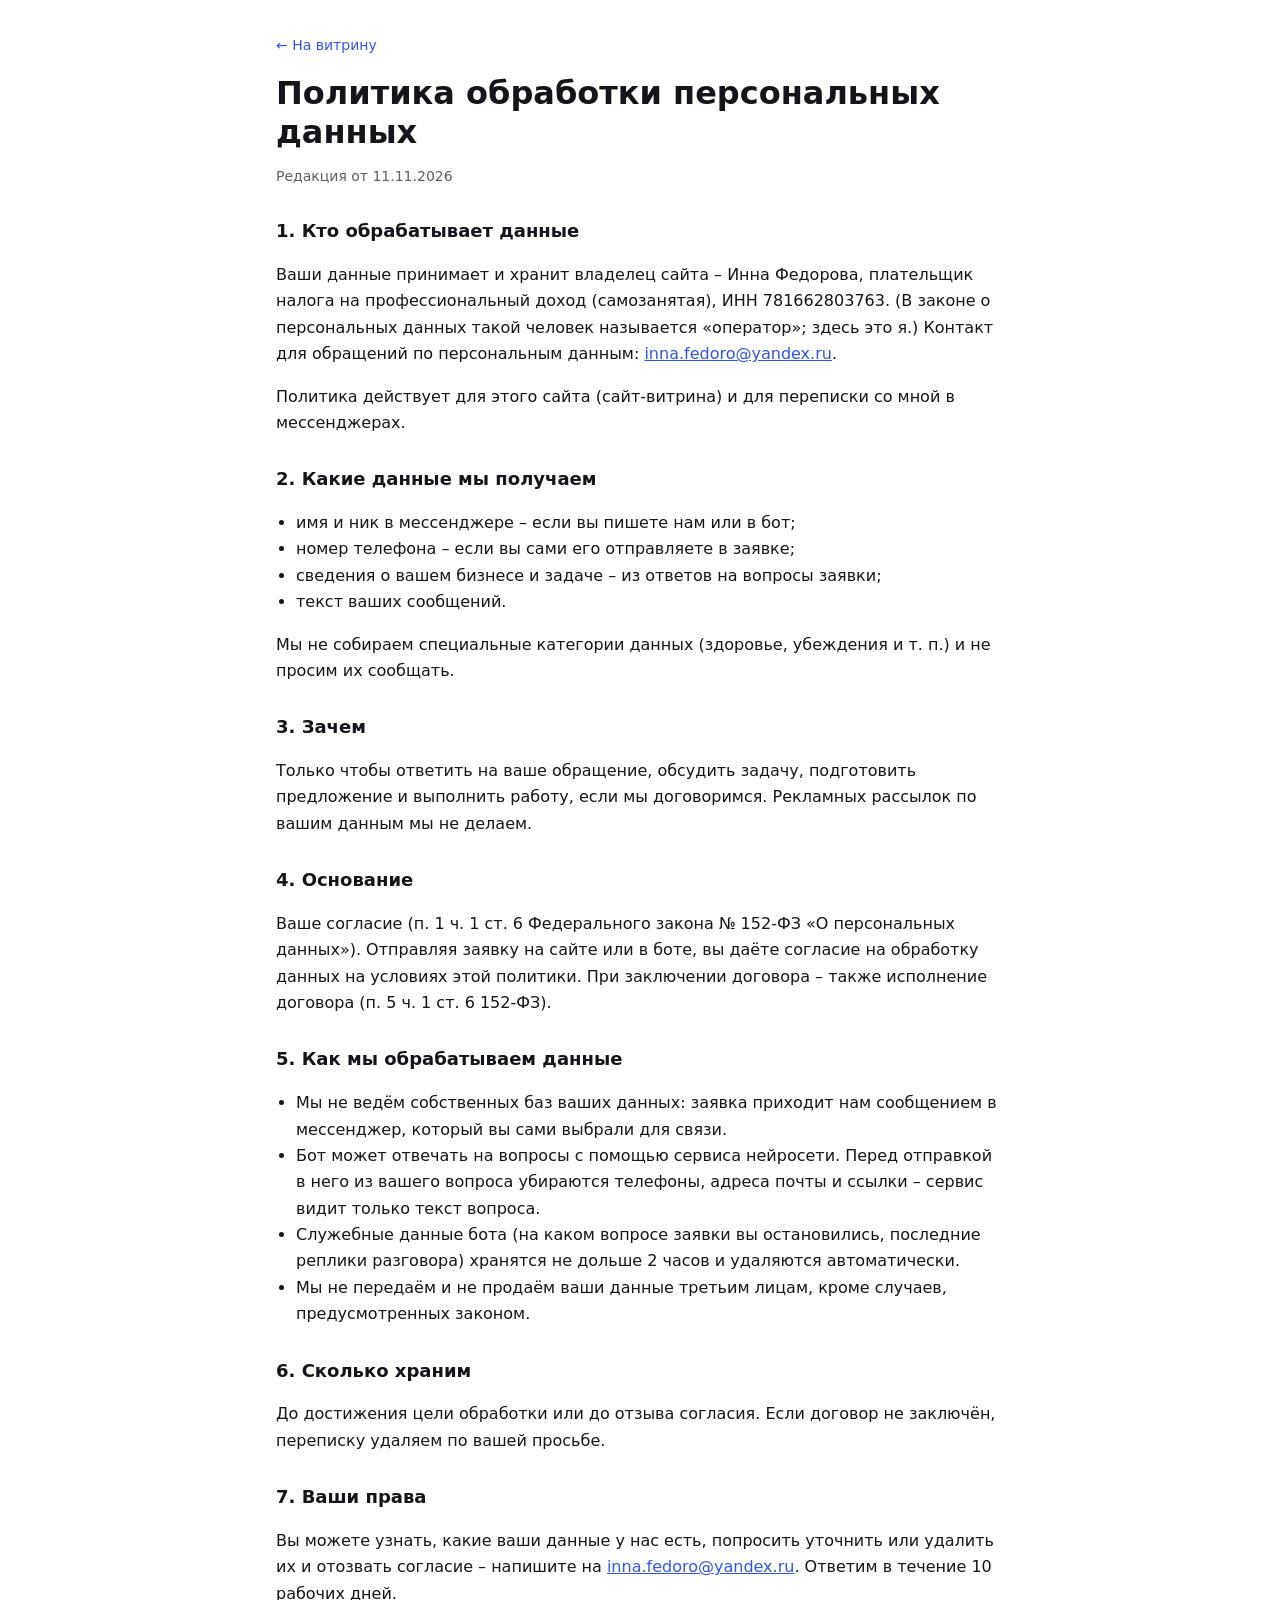
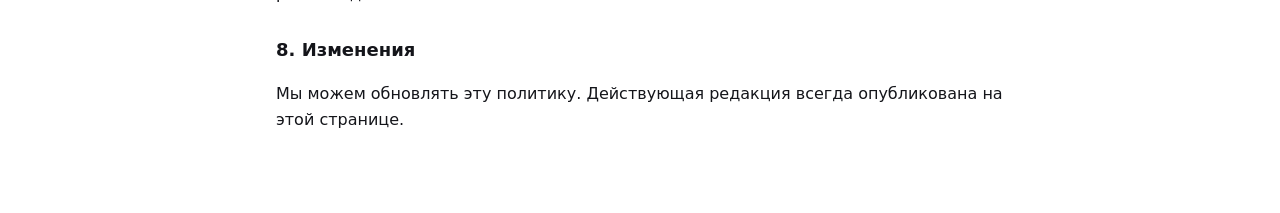
==== politika.html @ 3bf74a7f "Витрина Инны Федоровой" ====
<!doctype html>
<html lang="ru">
<head>
<meta charset="utf-8">
<meta name="viewport" content="width=device-width, initial-scale=1">
<title>Политика обработки персональных данных – Инна Федорова</title>
<meta name="robots" content="noindex">
<style>
:root{--accent:#2F54EB; --ink:#14151A; --soft:#F1F3FA; --line:#E7E8EE; --ink-2:#5B5D68}
*{box-sizing:border-box}
body{margin:0;background:#fff;color:var(--ink);font:400 16px/1.65 system-ui,-apple-system,"Segoe UI",Arial,sans-serif}
main{max-width:760px;margin:0 auto;padding:32px 16px 64px}
a{color:var(--accent)}
h1{font-size:clamp(24px,4vw,32px);line-height:1.2;margin:16px 0 6px}
h2{font-size:18px;margin:28px 0 8px}
p,li{color:var(--ink)}
.muted{color:var(--ink-2);font-size:14px}
.back{font-size:14px;text-decoration:none}
ul{padding-left:20px}
</style>
</head>
<body>
<main>
<a class="back" href="./">← На витрину</a>
<h1>Политика обработки персональных данных</h1>
<p class="muted">Редакция от 11.11.2026</p>

<h2>1. Кто обрабатывает данные</h2>
<p>Ваши данные принимает и хранит владелец сайта – Инна Федорова, плательщик налога на профессиональный доход (самозанятая), ИНН 781662803763. (В законе о персональных данных такой человек называется «оператор»; здесь это я.) Контакт для обращений по персональным данным: <a href="mailto:inna.fedoro@yandex.ru">inna.fedoro@yandex.ru</a>.</p>
<p>Политика действует для этого сайта (сайт-витрина) и для переписки со мной в мессенджерах.</p>

<h2>2. Какие данные мы получаем</h2>
<ul>
<li>имя и ник в мессенджере – если вы пишете нам или в бот;</li>
<li>номер телефона – если вы сами его отправляете в заявке;</li>
<li>сведения о вашем бизнесе и задаче – из ответов на вопросы заявки;</li>
<li>текст ваших сообщений.</li>
</ul>
<p>Мы не собираем специальные категории данных (здоровье, убеждения и т. п.) и не просим их сообщать.</p>

<h2>3. Зачем</h2>
<p>Только чтобы ответить на ваше обращение, обсудить задачу, подготовить предложение и выполнить работу, если мы договоримся. Рекламных рассылок по вашим данным мы не делаем.</p>

<h2>4. Основание</h2>
<p>Ваше согласие (п. 1 ч. 1 ст. 6 Федерального закона № 152-ФЗ «О персональных данных»). Отправляя заявку на сайте или в боте, вы даёте согласие на обработку данных на условиях этой политики. При заключении договора – также исполнение договора (п. 5 ч. 1 ст. 6 152-ФЗ).</p>

<h2>5. Как мы обрабатываем данные</h2>
<ul>
<li>Мы не ведём собственных баз ваших данных: заявка приходит нам сообщением в мессенджер, который вы сами выбрали для связи.</li>
<li>Бот может отвечать на вопросы с помощью сервиса нейросети. Перед отправкой в него из вашего вопроса убираются телефоны, адреса почты и ссылки – сервис видит только текст вопроса.</li>
<li>Служебные данные бота (на каком вопросе заявки вы остановились, последние реплики разговора) хранятся не дольше 2 часов и удаляются автоматически.</li>
<li>Мы не передаём и не продаём ваши данные третьим лицам, кроме случаев, предусмотренных законом.</li>
</ul>

<h2>6. Сколько храним</h2>
<p>До достижения цели обработки или до отзыва согласия. Если договор не заключён, переписку удаляем по вашей просьбе.</p>

<h2>7. Ваши права</h2>
<p>Вы можете узнать, какие ваши данные у нас есть, попросить уточнить или удалить их и отозвать согласие – напишите на <a href="mailto:inna.fedoro@yandex.ru">inna.fedoro@yandex.ru</a>. Ответим в течение 10 рабочих дней.</p>

<h2>8. Изменения</h2>
<p>Мы можем обновлять эту политику. Действующая редакция всегда опубликована на этой странице.</p>
</main>
</body>
</html>
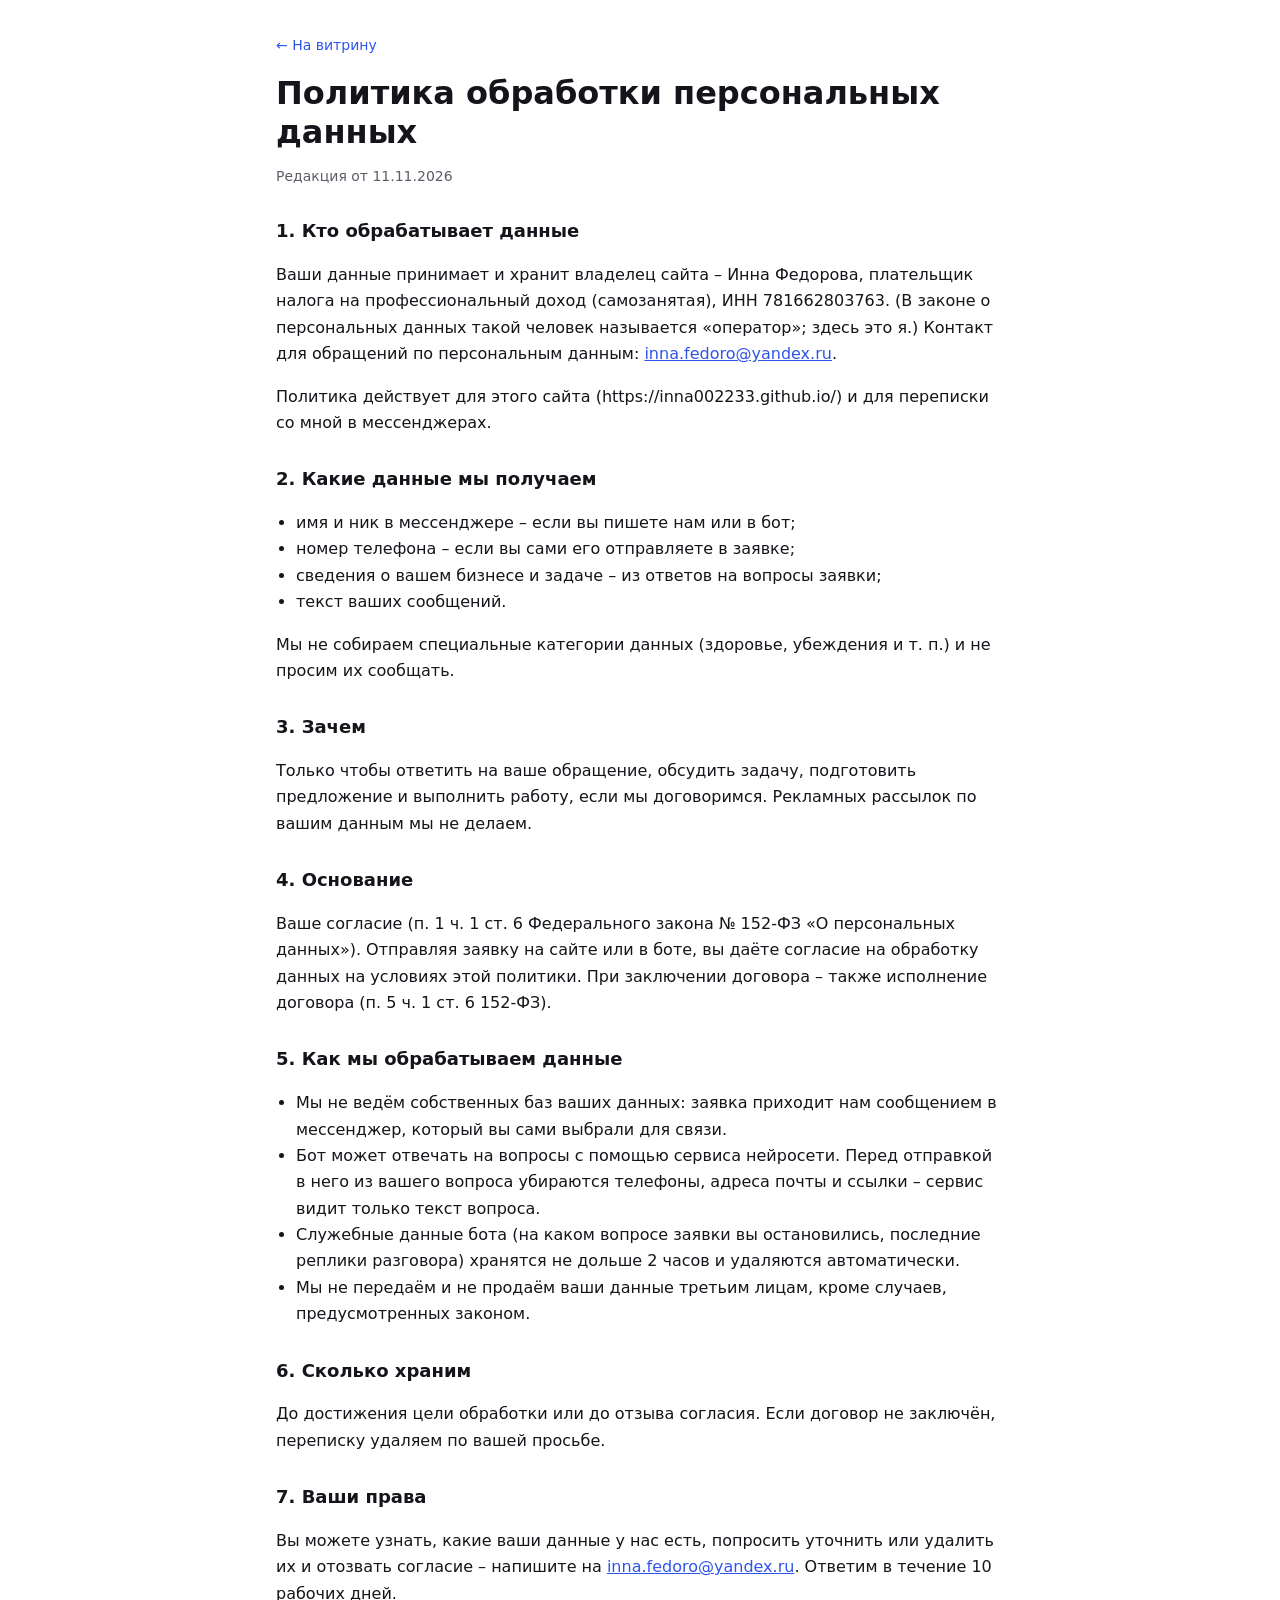
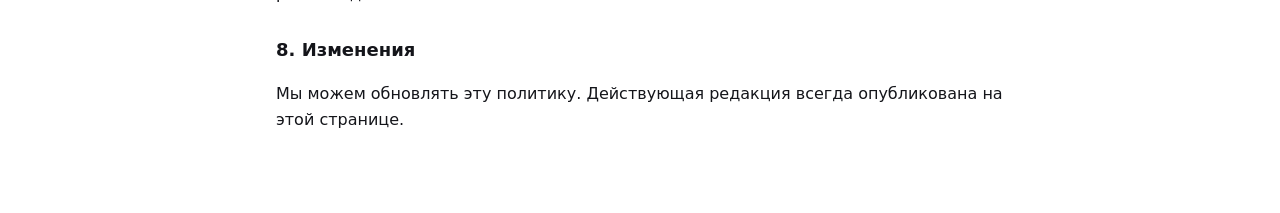
==== commit d6d5ff15: "Нейтральный текст сообщения" ====
--- a/politika.html
+++ b/politika.html
@@ -27,7 +27,7 @@
 
 <h2>1. Кто обрабатывает данные</h2>
 <p>Ваши данные принимает и хранит владелец сайта – Инна Федорова, плательщик налога на профессиональный доход (самозанятая), ИНН 781662803763. (В законе о персональных данных такой человек называется «оператор»; здесь это я.) Контакт для обращений по персональным данным: <a href="mailto:inna.fedoro@yandex.ru">inna.fedoro@yandex.ru</a>.</p>
-<p>Политика действует для этого сайта (сайт-витрина) и для переписки со мной в мессенджерах.</p>
+<p>Политика действует для этого сайта (https://inna002233.github.io/) и для переписки со мной в мессенджерах.</p>
 
 <h2>2. Какие данные мы получаем</h2>
 <ul>
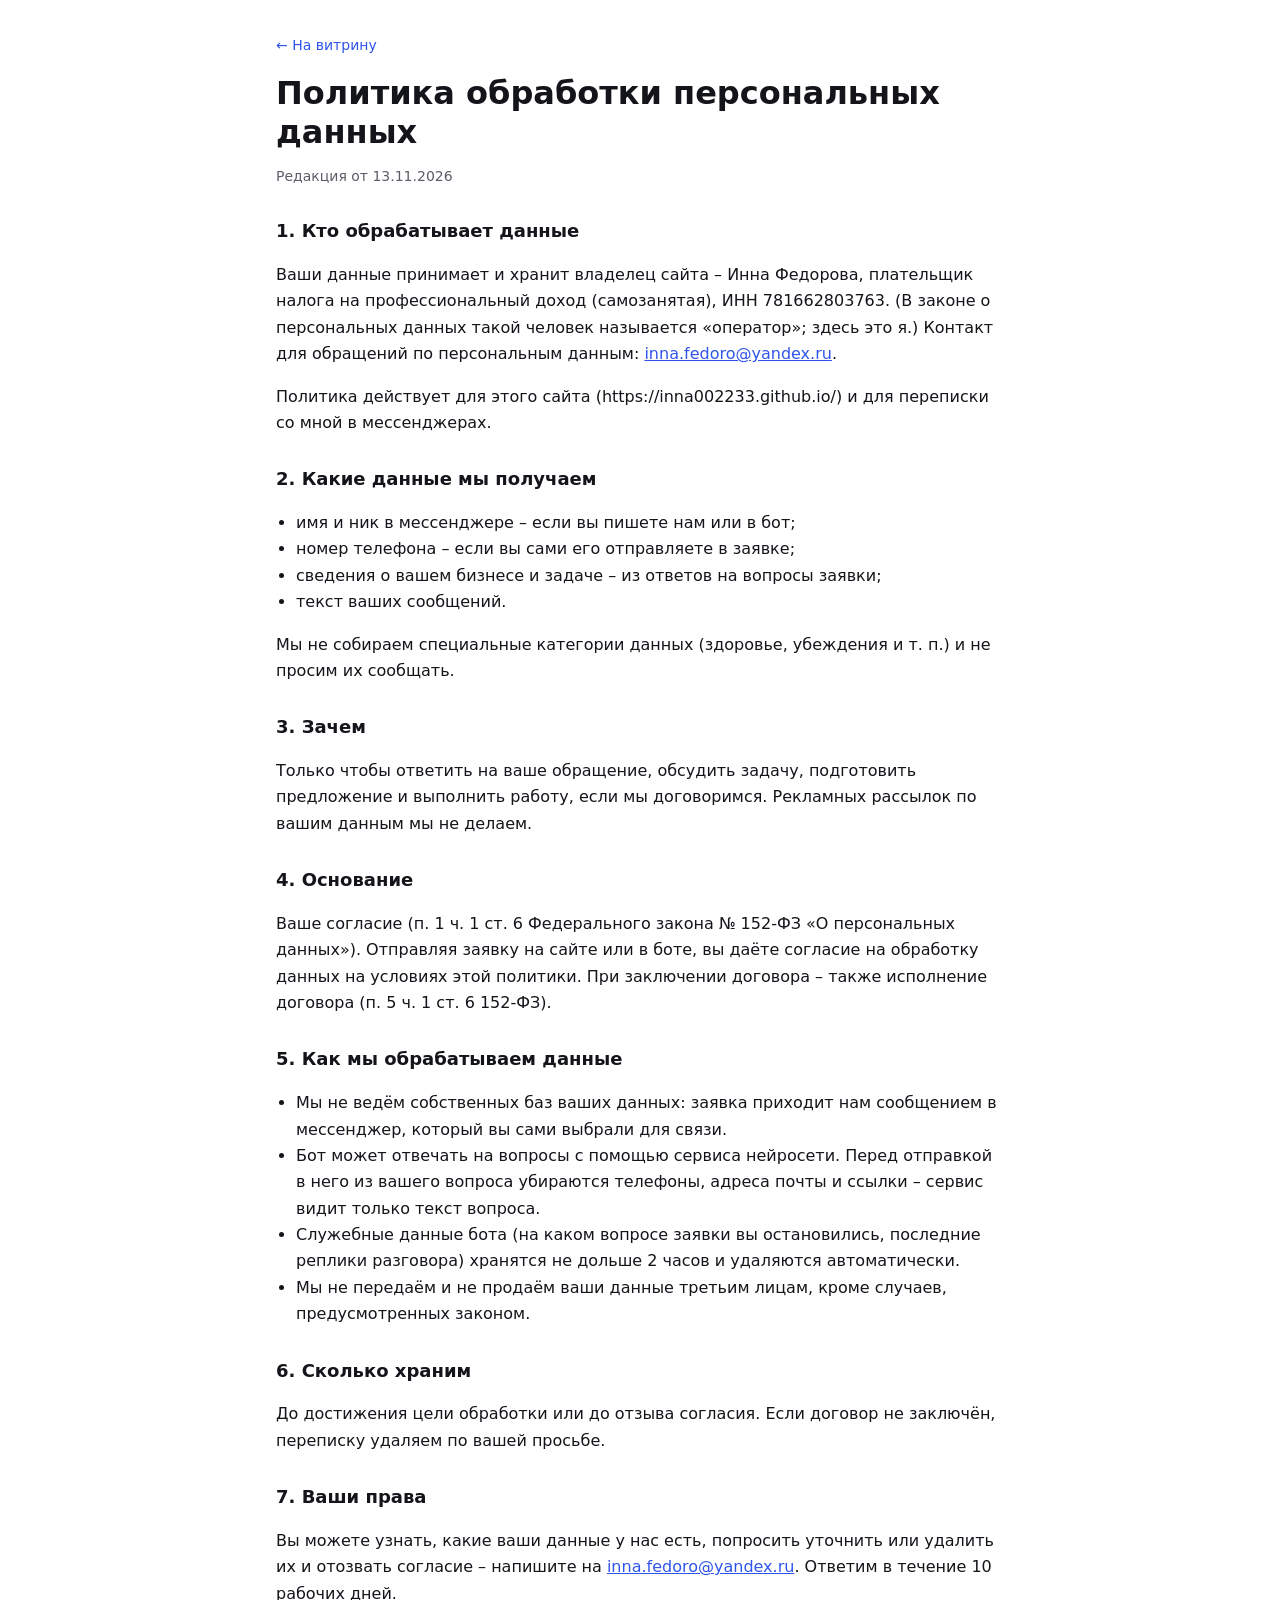
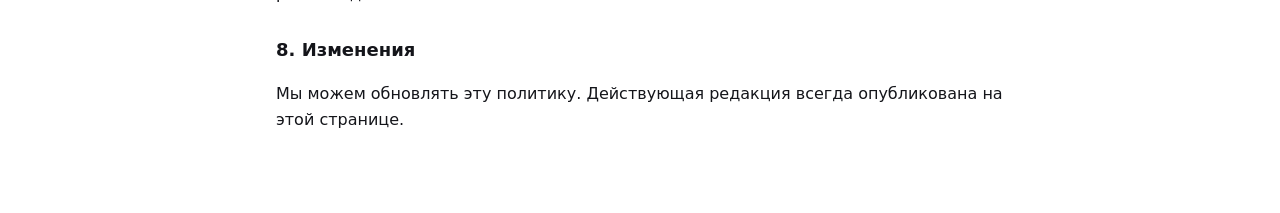
==== commit 8793fb0f: "Витрина: +Помор, +Барбершоп 1584, +Lucky Nail, +Акация" ====
--- a/politika.html
+++ b/politika.html
@@ -23,7 +23,7 @@
 <main>
 <a class="back" href="./">← На витрину</a>
 <h1>Политика обработки персональных данных</h1>
-<p class="muted">Редакция от 11.11.2026</p>
+<p class="muted">Редакция от 13.11.2026</p>
 
 <h2>1. Кто обрабатывает данные</h2>
 <p>Ваши данные принимает и хранит владелец сайта – Инна Федорова, плательщик налога на профессиональный доход (самозанятая), ИНН 781662803763. (В законе о персональных данных такой человек называется «оператор»; здесь это я.) Контакт для обращений по персональным данным: <a href="mailto:inna.fedoro@yandex.ru">inna.fedoro@yandex.ru</a>.</p>
